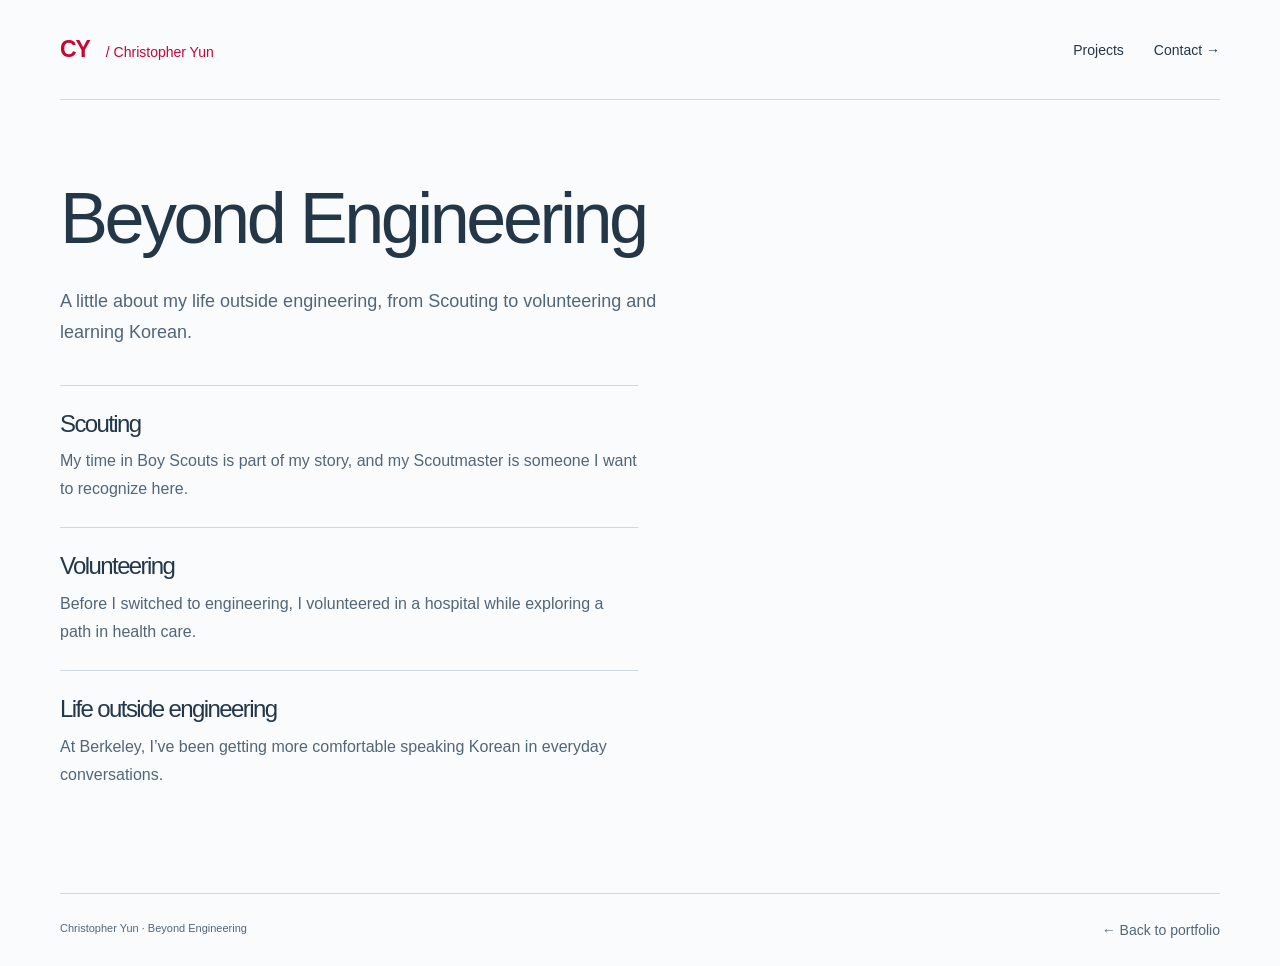
==== beyond-engineering.html @ 9568a69a "Add Beyond Engineering portfolio page" ====
<!DOCTYPE html>
<html lang="en">
<head>
  <meta charset="UTF-8">
  <meta name="viewport" content="width=device-width, initial-scale=1">
  <meta name="description" content="Christopher Yun on Scouting, volunteering, and life outside engineering.">
  <meta name="theme-color" content="#b5dcf3">
  <title>Beyond Engineering | Christopher Yun</title>
  <link rel="stylesheet" href="style.css?v=front-portrait-7">
  <style>
    .personal-page { padding-block: clamp(40px, 7vw, 80px); }
    .personal-page h1 { font-size: clamp(38px, 6vw, 72px); }
    .personal-page .intro { max-width: 60ch; margin-bottom: 36px; }
    .personal-story { max-width: 65ch; padding-block: 24px; border-top: 1px solid var(--line); }
    .personal-story h2 { margin: 0 0 10px; font-size: 24px; }
    .personal-story p { margin: 0; color: var(--muted); line-height: 1.75; }
    .personal-footer { border-top: 1px solid var(--line); }
  </style>
</head>
<body>
  <a class="skip-link" href="#main">Skip to content</a>
  <header class="site-header wrap">
    <a class="wordmark" href="index.html" aria-label="Christopher Yun home">CY<span> / Christopher Yun</span></a>
    <nav aria-label="Main navigation">
      <a href="index.html#projects">Projects</a>
      <a href="index.html#contact">Contact <span aria-hidden="true">&rarr;</span></a>
    </nav>
  </header>
  <main class="personal-page wrap" id="main">
    <h1>Beyond Engineering</h1>
    <p class="intro">A little about my life outside engineering, from Scouting to volunteering and learning Korean.</p>
    <section class="personal-story">
      <h2>Scouting</h2>
      <p>My time in Boy Scouts is part of my story, and my Scoutmaster is someone I want to recognize here.</p>
    </section>
    <section class="personal-story">
      <h2>Volunteering</h2>
      <p>Before I switched to engineering, I volunteered in a hospital while exploring a path in health care.</p>
    </section>
    <section class="personal-story">
      <h2>Life outside engineering</h2>
      <p>At Berkeley, I’ve been getting more comfortable speaking Korean in everyday conversations.</p>
    </section>
  </main>
  <footer class="personal-footer wrap">
    <span>Christopher Yun · Beyond Engineering</span>
    <a class="text-link" href="index.html">&larr; Back to portfolio</a>
  </footer>
</body>
</html>
---- style.css ----
/* Theme colors and shared measurements. Change these to personalize the site. */
:root{--paper:#f9fbfd;--ink:#243748;--muted:#526678;--line:#cdd8e1;--accent:#b5dcf3;--white:#fff;--width:1160px}
*{box-sizing:border-box}html{scroll-behavior:smooth;scroll-padding-top:24px}body{margin:0;background:var(--paper);color:var(--ink);font-family:Arial,Helvetica,sans-serif;-webkit-font-smoothing:antialiased}a{color:inherit}a:focus-visible{outline:3px solid #d30b35;outline-offset:6px}::selection{background:var(--accent)}.wrap{width:min(var(--width),calc(100% - 80px));margin-inline:auto}.skip-link{position:absolute;top:-80px;left:20px;background:var(--ink);color:white;padding:12px;z-index:5}.skip-link:focus{top:12px}.site-header{min-height:100px;display:flex;align-items:center;justify-content:space-between;border-bottom:1px solid var(--line);gap:24px}.wordmark{text-decoration:none;font-weight:800;font-size:23px;letter-spacing:-1px}.wordmark span{font-size:14px;font-weight:400;letter-spacing:0;margin-left:12px}nav{display:flex;gap:30px}nav a{text-decoration:none;font-size:14px}nav a:hover,.text-link:hover{ text-decoration:underline;text-underline-offset:5px}.hero{padding-top:80px;display:grid;grid-template-columns:1.4fr 1fr;gap:40px}.eyebrow{text-transform:uppercase;letter-spacing:1.7px;font-size:11px;font-weight:700;line-height:1.7;margin:0 0 26px}.status-dot{display:inline-block;width:7px;height:7px;background:#d30b35;border-radius:50%;margin-right:8px}h1{font-size:clamp(46px,5.3vw,72px);line-height:1.08;letter-spacing:-3.5px;font-weight:500;margin:0 0 28px}h1 em{font-family:Georgia,'Times New Roman',serif;font-weight:400}.intro{font-size:18px;line-height:1.75;color:var(--muted);max-width:490px}.actions{display:flex;gap:26px;align-items:center;margin-top:34px}.button{background:var(--ink);color:white;padding:17px 22px;text-decoration:none;border-radius:4px;font-size:14px;display:flex;gap:35px}.button:hover{background:#a9082a}.text-link{font-size:14px;text-decoration:none}.hero-drawing{position:relative;min-height:350px;background:#d7e7f2;overflow:hidden;border:1px solid var(--line);border-radius:50% 50% 5px 5px}.drawing-grid{position:absolute;inset:0;background-image:linear-gradient(#24374810 1px,transparent 1px),linear-gradient(90deg,#24374810 1px,transparent 1px);background-size:30px 30px}.orbit{position:absolute;left:50%;top:50%;width:245px;height:245px;border:1px solid #416b8c70;border-radius:50%;transform:translate(-50%,-50%)}.orbit-two{width:160px;height:290px;transform:translate(-50%,-50%) rotate(45deg)}.orbit-three{width:160px;height:290px;transform:translate(-50%,-50%) rotate(-45deg)}.drawing-center{position:absolute;top:50%;left:50%;transform:translate(-50%,-50%);text-align:center;font-family:Georgia,serif;font-size:68px}.drawing-center span{display:block;font:8px Arial,sans-serif;letter-spacing:2px;white-space:nowrap;margin-top:10px}.drawing-label{position:absolute;left:20px;font:8px Arial,sans-serif;letter-spacing:1.1px}.label-top{top:25px}.label-bottom{bottom:20px}.hero-bottom{grid-column:1/-1;display:flex;justify-content:space-between;padding:30px 0;border-top:1px solid var(--line);font-size:12px;color:var(--muted);margin-top:32px}.projects-section{background:#edf2f6;padding:80px 0}.section-heading{display:flex;justify-content:space-between;align-items:end;gap:40px;margin-bottom:38px}h2{font-size:clamp(32px,3.3vw,44px);line-height:1.15;letter-spacing:-1.6px;font-weight:500;margin:0}.section-heading .eyebrow{margin-bottom:16px}.section-heading>p{max-width:310px;font-size:15px;line-height:1.7;color:var(--muted);margin:0}.project-grid{display:grid;grid-template-columns:1fr 1fr;gap:22px}.project-card{padding:32px;background:var(--paper);border:1px solid var(--line);border-radius:5px;display:flex;flex-direction:column}.project-top{display:flex;justify-content:space-between;align-items:center;gap:12px;margin-bottom:28px}.project-number{font-size:13px;color:var(--muted)}.category{text-transform:uppercase;font-size:9px;letter-spacing:1px;border:1px solid var(--line);padding:7px 9px;border-radius:20px}.project-card h3{font-size:29px;line-height:1.15;letter-spacing:-.8px;font-weight:500;margin:0 0 15px}.project-card p,.project-card li{font-size:14px;line-height:1.75;color:var(--muted)}.project-card .project-summary{font-weight:700;color:var(--ink);margin-bottom:0}.project-card ul{padding-left:18px;margin:0 0 24px}.project-card li+li{margin-top:8px}.tags{display:flex;flex-wrap:wrap;gap:7px;margin-top:auto}.tags span{font-size:10px;padding:7px 9px;background:#e0edf6;border-radius:3px}.project-card .project-meta{font-size:11px;border-top:1px solid var(--line);padding-top:17px;margin:22px 0 0}.accent-card{background:var(--ink);color:var(--paper);--muted:#d6e4ef;--line:#617b90}.accent-card .project-summary{color:var(--paper)}.accent-card .tags span{background:#36536d;color:#f1f7fb}.about{padding-block:90px;display:grid;grid-template-columns:1fr 1fr;gap:65px}.about-copy>p{font-size:16px;line-height:1.85;color:var(--muted);margin:0 0 20px}.about-copy h3{font-size:13px;margin:30px 0 16px}.skills span{font-size:12px;padding:9px 12px}.contact-section{background:var(--accent);padding-block:65px}.contact{display:grid;grid-template-columns:1.3fr 1fr;gap:60px;align-items:center}.contact .eyebrow{margin-bottom:18px}.contact p:not(.eyebrow){font-size:15px;line-height:1.7;max-width:390px}.contact-links{display:flex;flex-direction:column;gap:12px}.contact-links a{display:flex;justify-content:space-between;padding:20px 0;border-bottom:1px solid #24374840;text-decoration:none;font-size:16px}.contact-links a:hover{border-color:var(--ink)}footer{padding-block:28px;display:flex;justify-content:space-between;gap:20px;font-size:11px;color:var(--muted)}footer a{text-decoration:none}
/* On smaller screens, stack columns so the content stays readable. */
@media(max-width:800px){.wrap{width:calc(100% - 40px)}.site-header{min-height:82px}.wordmark span{display:none}nav{gap:20px}.hero{padding-top:48px;grid-template-columns:1fr}.hero-drawing{min-height:300px;max-width:440px;width:100%;justify-self:center}.hero-bottom{gap:18px;margin-top:0;flex-wrap:wrap}.section-heading{display:block}.section-heading>p{margin-top:20px}.projects-section{padding-block:50px}.about{grid-template-columns:1fr;gap:30px;padding-block:55px}.contact{grid-template-columns:1fr;gap:25px}.contact-section{padding-block:45px}h1{letter-spacing:-2px}.project-card{padding:24px}.category{font-size:8px}}
@media(max-width:560px){.project-grid{grid-template-columns:1fr}.hero-bottom{font-size:10px}.hero{gap:30px}.hero-drawing{min-height:280px}.actions{gap:20px}.button{gap:20px}.project-card h3{font-size:28px}footer{flex-wrap:wrap}.eyebrow{font-size:10px}.contact h2{font-size:39px}}
@media(prefers-reduced-motion:reduce){html{scroll-behavior:auto}}

/* Icy blue, brushed silver, and red accents inspired by the reference. */
.hero-drawing{background:linear-gradient(110deg,#c7d0d8 0%,#f7fafc 18%,#8fc5e8 19%,#b8def4 62%,#eef3f7 63%,#b5c1cd 100%)}
.button{background:#c50932}.wordmark,.project-number,h1 em{color:#c50932}.contact-section{background:linear-gradient(115deg,#e8edf2,#b5dcf3)}

.career-note{max-width:490px;padding:14px 16px;border-left:3px solid #c50932;background:#e0edf6;font-size:14px;line-height:1.7}.career-note strong{display:block;color:#a9082a;font-size:10px;text-transform:uppercase;letter-spacing:1.5px;margin-bottom:3px}

/* Project photographs: click an image to see the original. */
.project-gallery{margin:0 0 26px;display:grid;gap:12px}.project-gallery figure{margin:0;min-width:0}.project-gallery a{display:block;border-radius:4px;overflow:hidden;background:#e0edf6}.project-gallery img{display:block;width:100%;height:280px;object-fit:cover;object-position:center 65%}.project-gallery figcaption{font-size:11px;line-height:1.6;color:var(--muted);margin-top:8px}.knife-gallery{grid-template-columns:1fr 1fr}.knife-gallery img{height:250px;object-fit:contain;background:#e0edf6}@media(max-width:560px){.knife-gallery img{height:210px}.project-gallery img{max-width:100%}}

/* Enhanced galleries show one cover at a time; all photos remain available without JavaScript. */
.project-gallery.is-carousel{display:block;min-width:0}
.project-gallery.is-carousel figure[hidden]{display:none}
.project-gallery.is-carousel img{height:330px;object-fit:contain;background:#e0edf6}
.gallery-controls{display:flex;align-items:center;justify-content:space-between;gap:16px;margin-top:14px}
.gallery-controls button{width:44px;height:44px;border:1px solid var(--line);border-radius:50%;background:var(--paper);color:var(--ink);cursor:pointer;font-size:24px;line-height:1}
.gallery-controls button:hover{background:var(--accent)}
.gallery-controls button:focus-visible{outline:3px solid #c50932;outline-offset:3px}
.gallery-count{font-size:12px;color:var(--muted);font-variant-numeric:tabular-nums}
@media(max-width:560px){.project-gallery.is-carousel img{height:280px}}

.about-portrait{display:block;width:282px;max-width:100%;height:auto;margin-top:30px;border-radius:8px;border:1px solid var(--line)}

/* A compact introduction with the portrait and contact details up front. */
.hero{padding-bottom:65px;align-items:center;grid-template-columns:1.5fr 1fr}
.hero-bio{max-width:490px;font-size:16px;line-height:1.75;color:var(--muted)}
.hero-portrait{justify-self:center;width:282px;max-width:100%;padding:12px;background:linear-gradient(135deg,#e8edf2,#b5dcf3);border:1px solid var(--line);border-radius:150px 150px 8px 8px}
.hero-portrait img{display:block;width:100%;height:auto;border-radius:140px 140px 4px 4px}
.hero-portrait p{font-size:11px;text-align:center;margin:14px 0 4px;color:var(--muted)}
.hero-contact{display:flex;flex-wrap:wrap;gap:24px;margin-top:25px;font-size:14px}
.hero-contact a{text-underline-offset:5px}
@media(max-width:800px){.hero{grid-template-columns:1fr;padding-bottom:45px}.hero-portrait{grid-row:1;width:220px;justify-self:start}.hero h1{font-size:clamp(40px,8vw,64px)}}
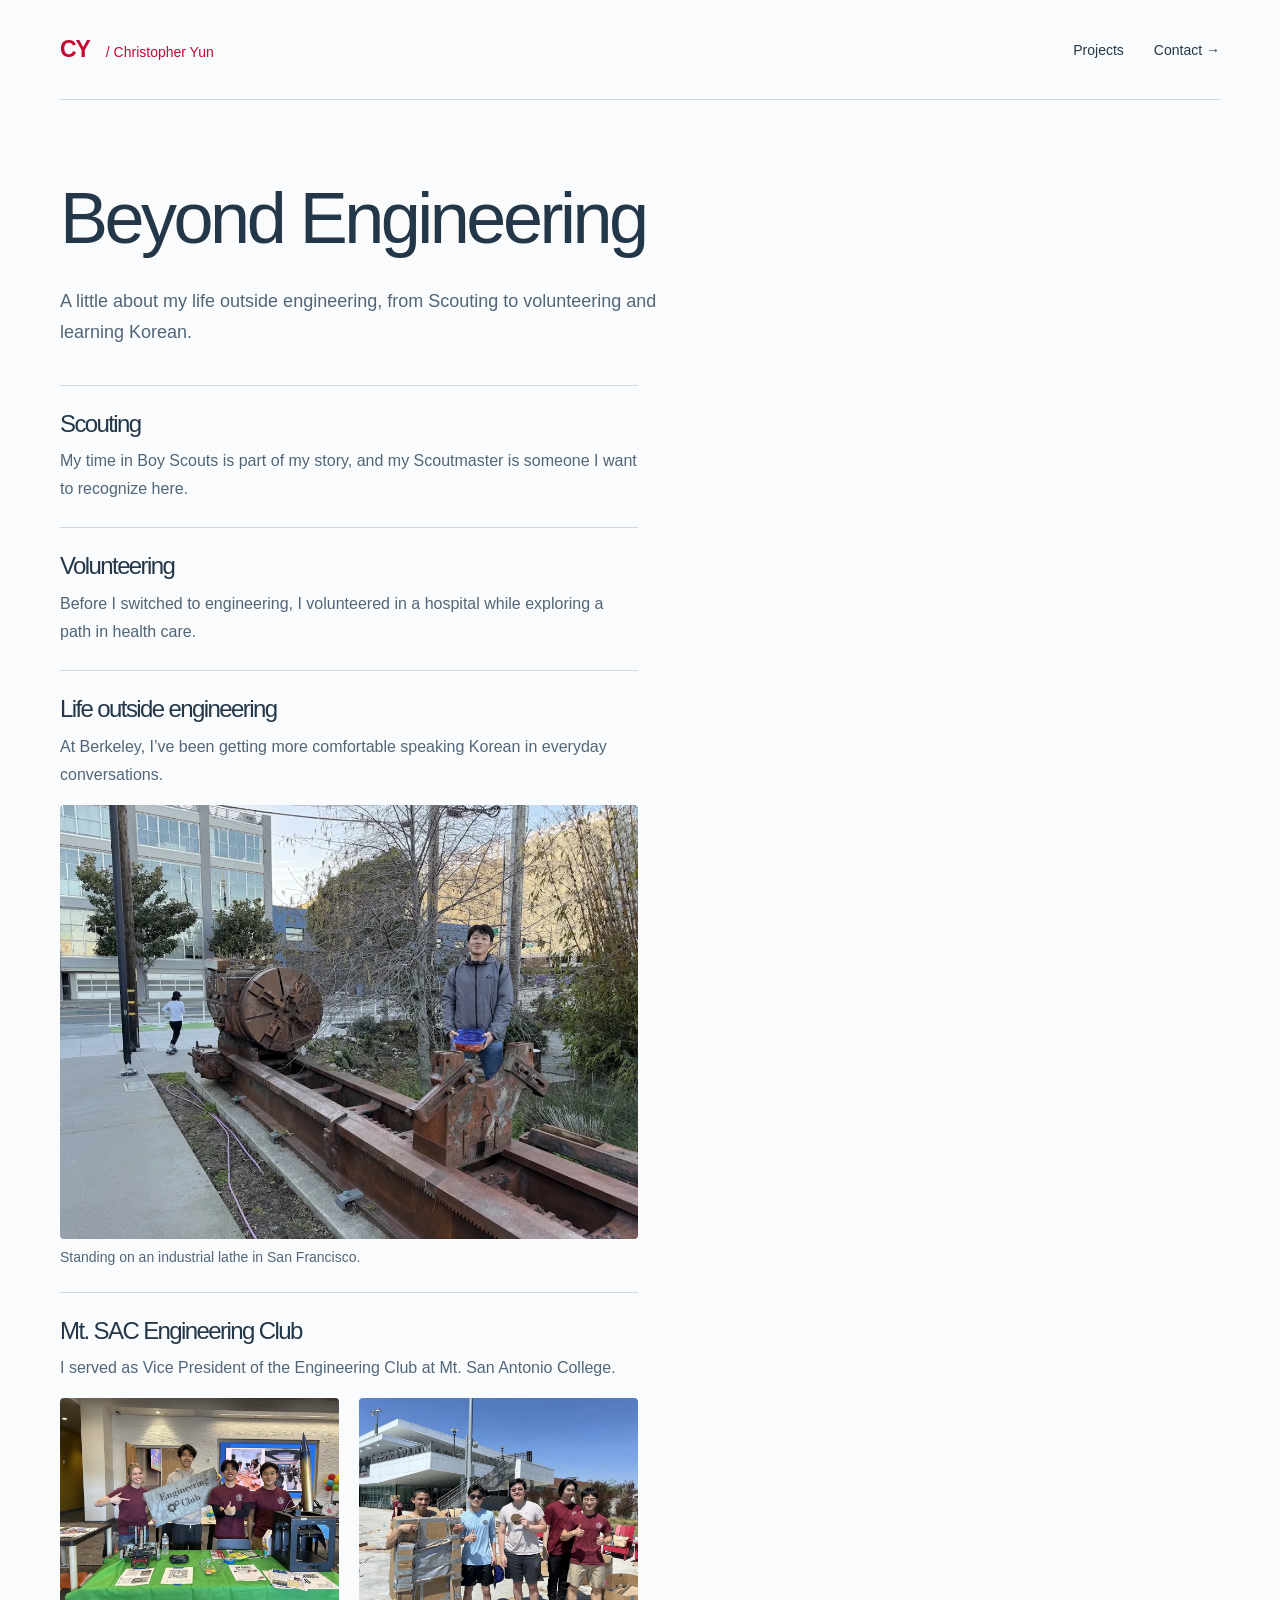
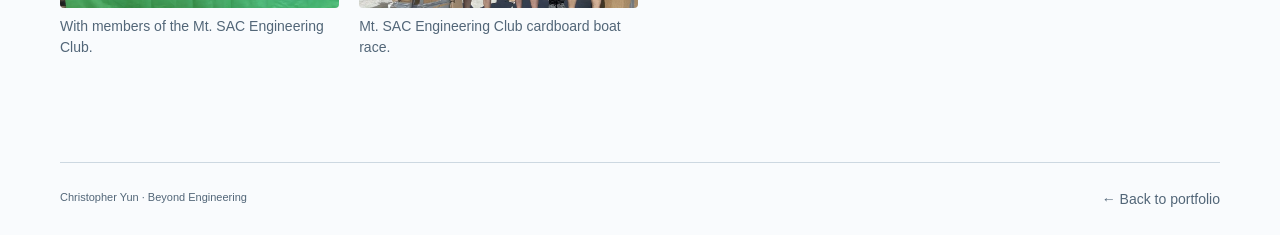
==== commit ce39020a: "Add About Me and engineering project photos" ====
--- a/beyond-engineering.html
+++ b/beyond-engineering.html
@@ -15,6 +15,10 @@
     .personal-story h2 { margin: 0 0 10px; font-size: 24px; }
     .personal-story p { margin: 0; color: var(--muted); line-height: 1.75; }
     .personal-footer { border-top: 1px solid var(--line); }
+    .personal-photos { display: grid; gap: 20px; grid-template-columns: repeat(auto-fit, minmax(min(100%, 220px), 1fr)); margin-top: 16px; }
+    .personal-photos figure { margin: 0; }
+    .personal-photos img { display: block; width: 100%; height: auto; border-radius: 4px; }
+    .personal-photos figcaption { margin-top: 8px; color: var(--muted); font-size: 14px; line-height: 1.5; }
   </style>
 </head>
 <body>
@@ -40,6 +44,17 @@
     <section class="personal-story">
       <h2>Life outside engineering</h2>
       <p>At Berkeley, I’ve been getting more comfortable speaking Korean in everyday conversations.</p>
+      <div class="personal-photos">
+        <figure><img src="assets/images/san-francisco-lathe.webp" width="1050" height="788" loading="lazy" alt="Christopher Yun standing on an industrial lathe displayed outdoors"><figcaption>Standing on an industrial lathe in San Francisco.</figcaption></figure>
+      </div>
+    </section>
+    <section class="personal-story">
+      <h2>Mt. SAC Engineering Club</h2>
+      <p>I served as Vice President of the Engineering Club at Mt. San Antonio College.</p>
+      <div class="personal-photos">
+        <figure><img src="assets/images/mt-sac-engineering-club.webp" width="1050" height="788" loading="lazy" alt="Engineering Club members behind a display table with a robot and 3D printer"><figcaption>With members of the Mt. SAC Engineering Club.</figcaption></figure>
+        <figure><img src="assets/images/mt-sac-cardboard-boat-race.webp" width="1050" height="788" loading="lazy" alt="Engineering Club members posing with a cardboard boat"><figcaption>Mt. SAC Engineering Club cardboard boat race.</figcaption></figure>
+      </div>
     </section>
   </main>
   <footer class="personal-footer wrap">
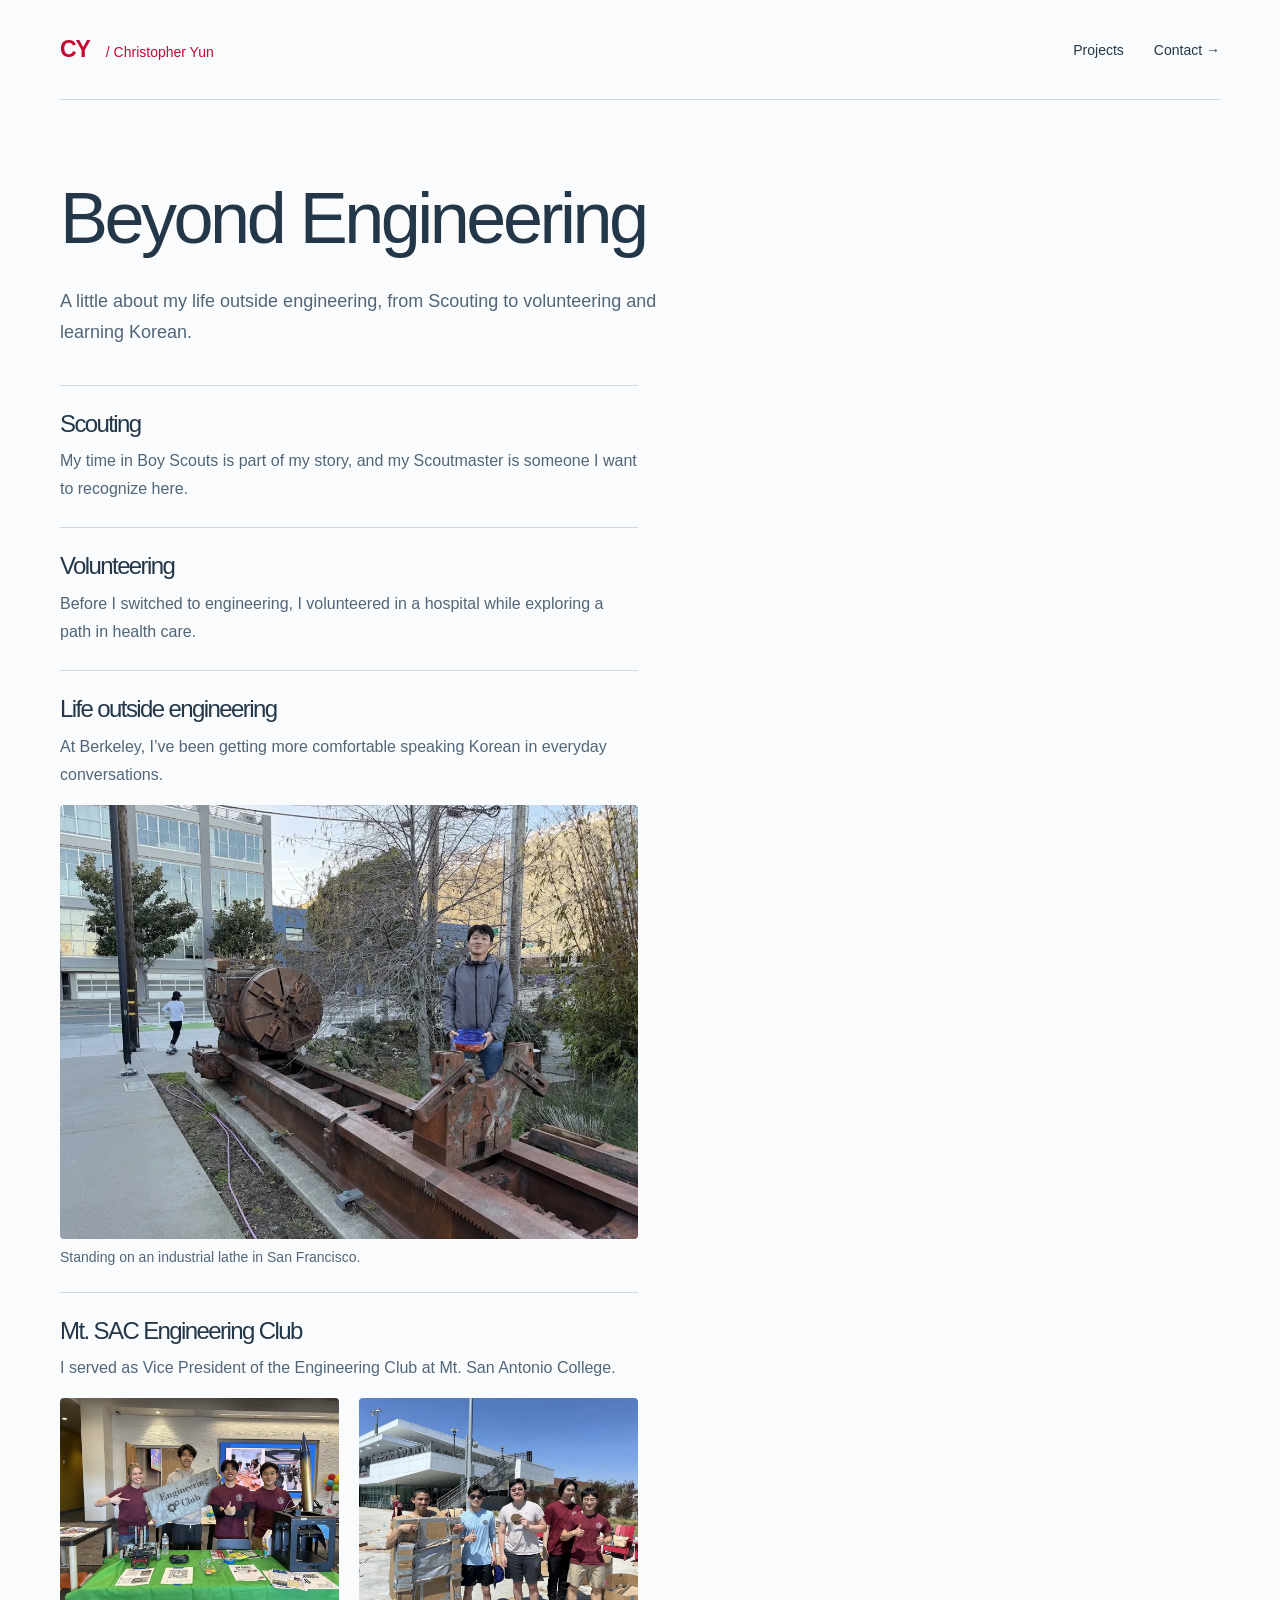
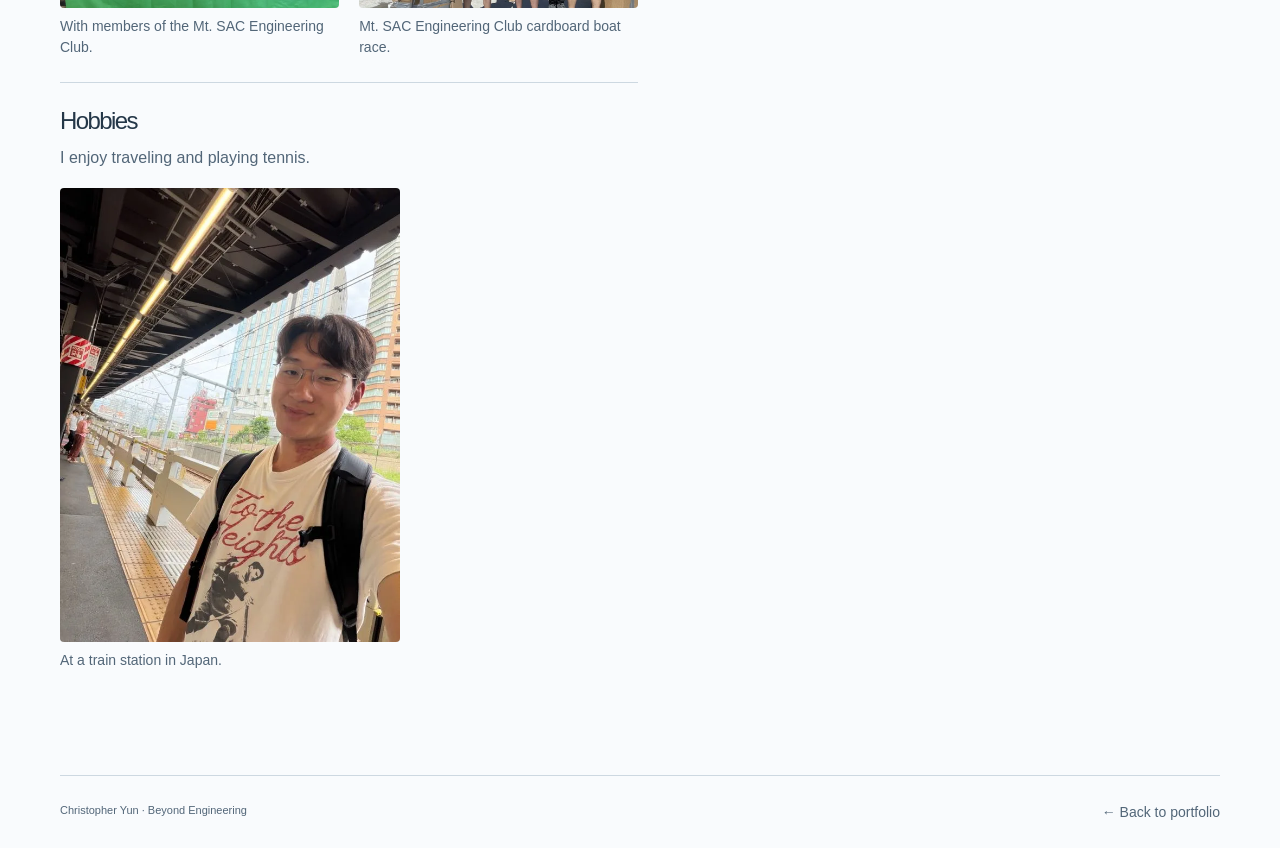
==== commit e92a4f7c: "Add travel and tennis to About Me" ====
--- a/beyond-engineering.html
+++ b/beyond-engineering.html
@@ -19,6 +19,7 @@
     .personal-photos figure { margin: 0; }
     .personal-photos img { display: block; width: 100%; height: auto; border-radius: 4px; }
     .personal-photos figcaption { margin-top: 8px; color: var(--muted); font-size: 14px; line-height: 1.5; }
+    .hobby-photo { max-width: 340px; }
   </style>
 </head>
 <body>
@@ -56,6 +57,16 @@
         <figure><img src="assets/images/mt-sac-cardboard-boat-race.webp" width="1050" height="788" loading="lazy" alt="Engineering Club members posing with a cardboard boat"><figcaption>Mt. SAC Engineering Club cardboard boat race.</figcaption></figure>
       </div>
     </section>
+    <section class="personal-story" aria-labelledby="hobbies-title">
+      <h2 id="hobbies-title">Hobbies</h2>
+      <p>I enjoy traveling and playing tennis.</p>
+      <div class="personal-photos hobby-photo">
+        <figure>
+          <img src="assets/images/travel-japan.webp" width="627" height="836" loading="lazy" alt="Christopher Yun on a train platform in Japan">
+          <figcaption>At a train station in Japan.</figcaption>
+        </figure>
+      </div>
+    </section>
   </main>
   <footer class="personal-footer wrap">
     <span>Christopher Yun · Beyond Engineering</span>
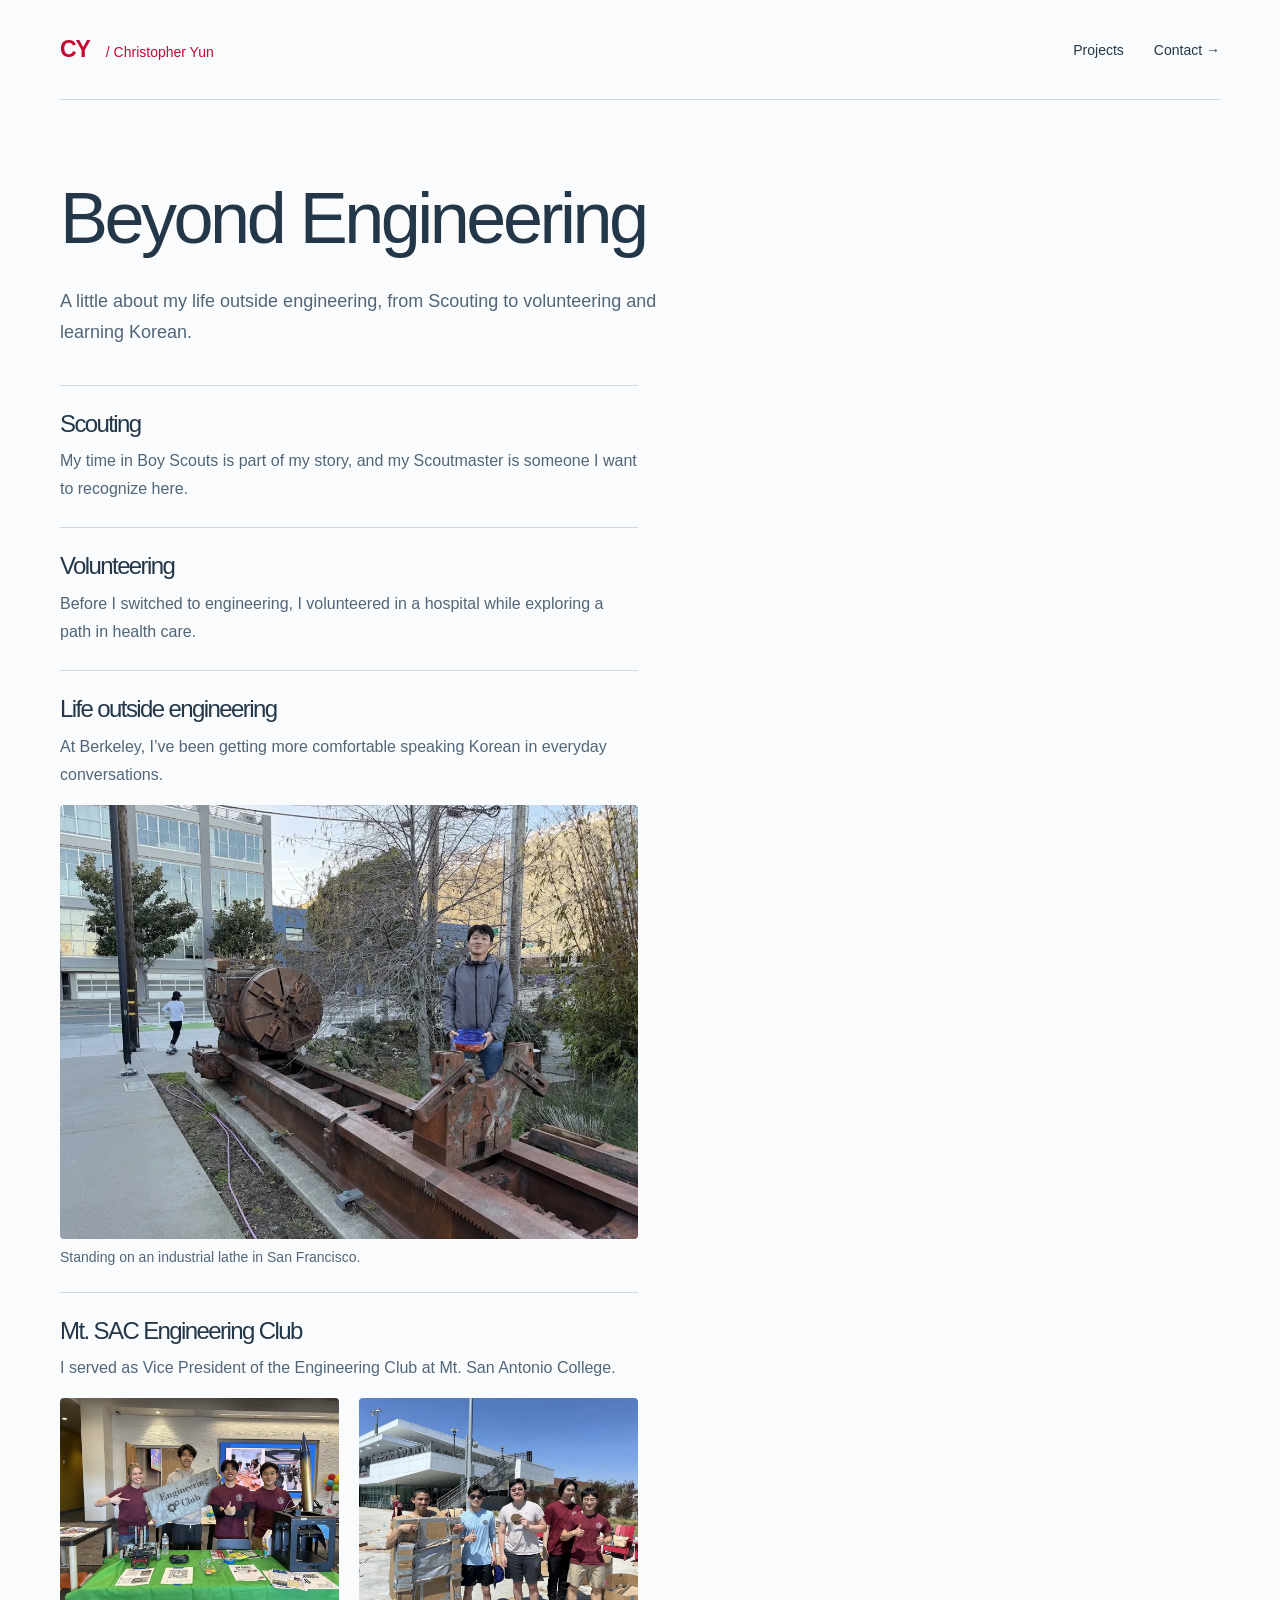
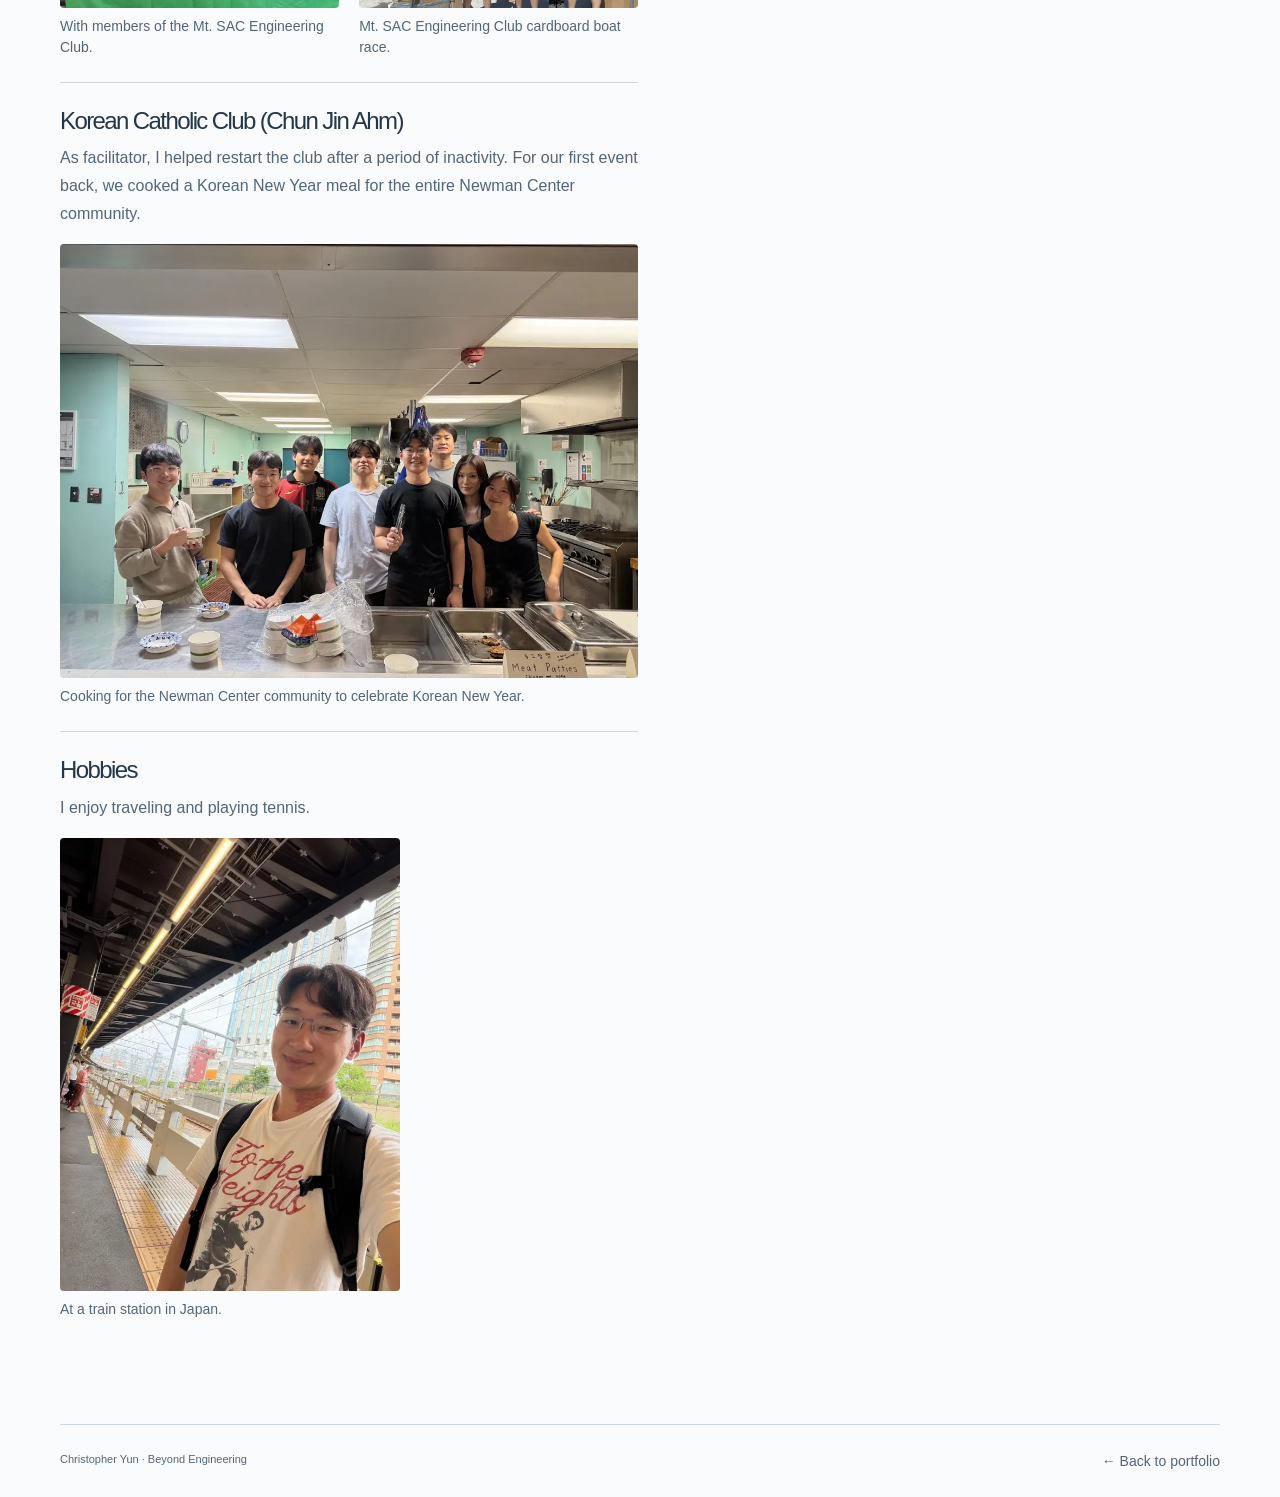
==== commit f742d407: "Add Chun Jin Ahm facilitator role and Korean New Year photo" ====
--- a/beyond-engineering.html
+++ b/beyond-engineering.html
@@ -57,6 +57,16 @@
         <figure><img src="assets/images/mt-sac-cardboard-boat-race.webp" width="1050" height="788" loading="lazy" alt="Engineering Club members posing with a cardboard boat"><figcaption>Mt. SAC Engineering Club cardboard boat race.</figcaption></figure>
       </div>
     </section>
+    <section class="personal-story" aria-labelledby="chun-jin-ahm-title">
+      <h2 id="chun-jin-ahm-title">Korean Catholic Club (Chun Jin Ahm)</h2>
+      <p>As facilitator, I helped restart the club after a period of inactivity. For our first event back, we cooked a Korean New Year meal for the entire Newman Center community.</p>
+      <div class="personal-photos">
+        <figure>
+          <img src="assets/images/chun-jin-ahm-korean-new-year.webp" width="1050" height="788" loading="lazy" alt="Chun Jin Ahm members gathered in the Newman Center kitchen">
+          <figcaption>Cooking for the Newman Center community to celebrate Korean New Year.</figcaption>
+        </figure>
+      </div>
+    </section>
     <section class="personal-story" aria-labelledby="hobbies-title">
       <h2 id="hobbies-title">Hobbies</h2>
       <p>I enjoy traveling and playing tennis.</p>
